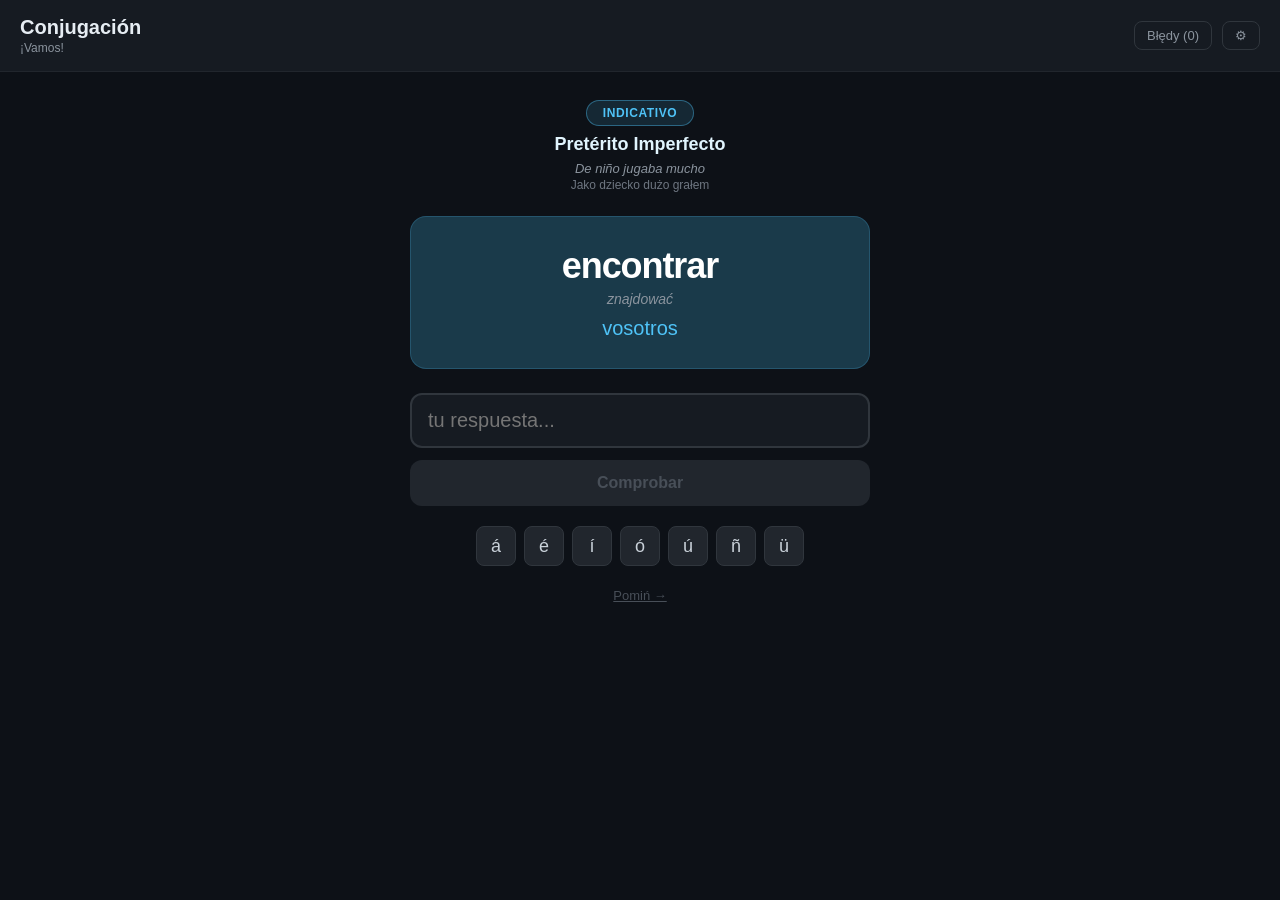
==== conjugacion.html @ 900348ad "Add files via upload" ====
<!DOCTYPE html>
<html lang="es">
<head>
<meta charset="UTF-8">
<meta name="viewport" content="width=device-width, initial-scale=1.0, user-scalable=no">
<title>Conjugación Drill</title>
<style>
*{margin:0;padding:0;box-sizing:border-box;}
body{font-family:Inter,-apple-system,BlinkMacSystemFont,sans-serif;background:#0d1117;color:#e6edf3;min-height:100vh;-webkit-tap-highlight-color:transparent;}
.hdr{background:#161b22;border-bottom:1px solid #21262d;padding:16px 20px;display:flex;justify-content:space-between;align-items:center;}
.hdr h1{font-size:20px;font-weight:700;margin:0;}
.hdr .sub{font-size:12px;color:#8b949e;margin-top:2px;}
.hdr-btns{display:flex;gap:10px;align-items:center;}
.hdr-btns button{background:none;border:1px solid #30363d;color:#8b949e;border-radius:8px;padding:6px 12px;font-size:13px;cursor:pointer;}
.streak{font-size:13px;color:#f0883e;font-weight:600;}
.panel{padding:16px 20px;background:#161b22;border-bottom:1px solid #21262d;}
.panel-title{font-size:14px;font-weight:600;margin-bottom:12px;color:#c9d1d9;}
.mood-group{margin-bottom:14px;}
.mood-btn{border-radius:6px;padding:4px 10px;font-size:12px;font-weight:700;cursor:pointer;margin-bottom:6px;text-transform:uppercase;letter-spacing:0.06em;display:inline-block;}
.tense-list{display:flex;flex-wrap:wrap;gap:6px;margin-top:4px;}
.tense-item{display:flex;flex-direction:column;gap:2px;}
.tense-btn{border-radius:6px;padding:5px 10px;font-size:12px;cursor:pointer;}
.tense-ex{font-size:10px;color:#6e7681;padding-left:2px;max-width:160px;}
.start-btn{margin-top:8px;background:#238636;border:none;color:#fff;border-radius:8px;padding:10px 20px;font-size:14px;font-weight:600;cursor:pointer;width:100%;}
.err-panel{max-height:300px;overflow-y:auto;}
.err-item{background:#1c1215;border:1px solid #3d1f28;border-radius:8px;padding:10px 12px;margin-bottom:8px;font-size:13px;}
.err-meta{color:#8b949e;margin-bottom:4px;}
.err-wrong{color:#f85149;text-decoration:line-through;}
.err-right{color:#3fb950;font-weight:600;}
.drill{padding:28px 20px;max-width:500px;margin:0 auto;}
.badge{display:inline-block;border-radius:20px;padding:5px 16px;font-size:12px;font-weight:600;text-transform:uppercase;letter-spacing:0.05em;}
.tense-name{font-size:18px;font-weight:600;margin-top:8px;}
.tense-hint{font-size:13px;color:#8b949e;margin-top:6px;font-style:italic;}
.tense-hint-pl{font-size:12px;color:#6e7681;margin-top:2px;}
.card{border-radius:16px;padding:28px 20px;text-align:center;margin-bottom:24px;}
.card-verb{font-size:36px;font-weight:800;letter-spacing:-0.03em;color:#fff;margin-bottom:4px;}
.card-tr{font-size:14px;color:#8b949e;margin-bottom:10px;font-style:italic;}
.card-person{font-size:20px;font-weight:500;}
input.ans{width:100%;padding:14px 16px;font-size:20px;font-weight:500;border-radius:12px;color:#e6edf3;outline:none;margin-bottom:12px;border:2px solid #30363d;background:#161b22;}
input.ans.ok{background:#0d2818;border-color:#3fb950;}
input.ans.bad{background:#1c1215;border-color:#f85149;}
.fb-ok{text-align:center;color:#3fb950;font-size:18px;font-weight:700;margin-bottom:16px;}
.fb-bad{text-align:center;margin-bottom:16px;}
.fb-bad-label{color:#f85149;font-size:15px;margin-bottom:6px;}
.fb-bad-ans{font-size:22px;font-weight:700;color:#3fb950;}
.next-btn{margin-top:14px;background:#21262d;border:1px solid #30363d;color:#c9d1d9;border-radius:10px;padding:10px 28px;font-size:15px;font-weight:600;cursor:pointer;}
.check-btn{width:100%;padding:14px;font-size:16px;font-weight:700;border:none;border-radius:12px;cursor:pointer;}
.accent-row{display:flex;justify-content:center;gap:8px;margin-top:20px;flex-wrap:wrap;}
.accent-btn{background:#21262d;border:1px solid #30363d;color:#c9d1d9;border-radius:8px;width:40px;height:40px;font-size:18px;cursor:pointer;display:flex;align-items:center;justify-content:center;}
.skip{text-align:center;margin-top:20px;}
.skip button{background:none;border:none;color:#484f58;font-size:13px;cursor:pointer;text-decoration:underline;}
.clear-btn{margin-top:10px;background:none;border:1px solid #3d1f28;color:#f85149;border-radius:8px;padding:6px 14px;font-size:12px;cursor:pointer;}
.stats-bar{display:flex;gap:16px;padding:12px 20px;background:#161b22;border-bottom:1px solid #21262d;font-size:12px;color:#8b949e;}
.stats-bar span{color:#c9d1d9;font-weight:600;}
</style>
</head>
<body>

<div id="app"></div>

<script>
// ============ CONJUGATION ENGINE ============
var HABER={pres:["he","has","ha","hemos","habéis","han"],impf:["había","habías","había","habíamos","habíais","habían"],fut:["habré","habrás","habrá","habremos","habréis","habrán"],cond:["habría","habrías","habría","habríamos","habríais","habrían"],presSub:["haya","hayas","haya","hayamos","hayáis","hayan"],impfSub:["hubiera","hubieras","hubiera","hubiéramos","hubierais","hubieran"]};
var ACC={a:"á",e:"é",i:"í",o:"ó",u:"ú",á:"á",é:"é",í:"í",ó:"ó",ú:"ú"};
function accentLast(s){for(var i=s.length-1;i>=0;i--)if(ACC[s[i]])return s.slice(0,i)+ACC[s[i]]+s.slice(i+1);return s;}

var VD={
hablar:{t:"ar",tr:"mówić"},comer:{t:"er",tr:"jeść"},vivir:{t:"ir",tr:"żyć/mieszkać"},
ser:{t:"er",tr:"być (stały)",pres:"soy,eres,es,somos,sois,son",pret:"fui,fuiste,fue,fuimos,fuisteis,fueron",impf:"era,eras,era,éramos,erais,eran",presSub:"sea,seas,sea,seamos,seáis,sean",part:"sido",impTu:"sé"},
estar:{t:"ar",tr:"być (chwilowy)",pres:"estoy,estás,está,estamos,estáis,están",pret:"estuve,estuviste,estuvo,estuvimos,estuvisteis,estuvieron",presSub:"esté,estés,esté,estemos,estéis,estén",part:"estado"},
tener:{t:"er",tr:"mieć",pres:"tengo,tienes,tiene,tenemos,tenéis,tienen",pret:"tuve,tuviste,tuvo,tuvimos,tuvisteis,tuvieron",presSub:"tenga,tengas,tenga,tengamos,tengáis,tengan",futS:"tendr",part:"tenido",impTu:"ten"},
hacer:{t:"er",tr:"robić",pres:"hago,haces,hace,hacemos,hacéis,hacen",pret:"hice,hiciste,hizo,hicimos,hicisteis,hicieron",presSub:"haga,hagas,haga,hagamos,hagáis,hagan",futS:"har",part:"hecho",impTu:"haz"},
ir:{t:"ir",tr:"iść/jechać",pres:"voy,vas,va,vamos,vais,van",pret:"fui,fuiste,fue,fuimos,fuisteis,fueron",impf:"iba,ibas,iba,íbamos,ibais,iban",presSub:"vaya,vayas,vaya,vayamos,vayáis,vayan",part:"ido",impTu:"ve",impVos:"id"},
poder:{t:"er",tr:"móc",pres:"puedo,puedes,puede,podemos,podéis,pueden",pret:"pude,pudiste,pudo,pudimos,pudisteis,pudieron",presSub:"pueda,puedas,pueda,podamos,podáis,puedan",futS:"podr",part:"podido"},
querer:{t:"er",tr:"chcieć",pres:"quiero,quieres,quiere,queremos,queréis,quieren",pret:"quise,quisiste,quiso,quisimos,quisisteis,quisieron",presSub:"quiera,quieras,quiera,queramos,queráis,quieran",futS:"querr",part:"querido"},
decir:{t:"ir",tr:"mówić/powiedzieć",pres:"digo,dices,dice,decimos,decís,dicen",pret:"dije,dijiste,dijo,dijimos,dijisteis,dijeron",presSub:"diga,digas,diga,digamos,digáis,digan",futS:"dir",part:"dicho",impTu:"di"},
saber:{t:"er",tr:"wiedzieć",pres:"sé,sabes,sabe,sabemos,sabéis,saben",pret:"supe,supiste,supo,supimos,supisteis,supieron",presSub:"sepa,sepas,sepa,sepamos,sepáis,sepan",futS:"sabr",part:"sabido"},
poner:{t:"er",tr:"kłaść/stawiać",pres:"pongo,pones,pone,ponemos,ponéis,ponen",pret:"puse,pusiste,puso,pusimos,pusisteis,pusieron",presSub:"ponga,pongas,ponga,pongamos,pongáis,pongan",futS:"pondr",part:"puesto",impTu:"pon"},
venir:{t:"ir",tr:"przychodzić",pres:"vengo,vienes,viene,venimos,venís,vienen",pret:"vine,viniste,vino,vinimos,vinisteis,vinieron",presSub:"venga,vengas,venga,vengamos,vengáis,vengan",futS:"vendr",part:"venido",impTu:"ven"},
salir:{t:"ir",tr:"wychodzić",pres:"salgo,sales,sale,salimos,salís,salen",presSub:"salga,salgas,salga,salgamos,salgáis,salgan",futS:"saldr",part:"salido",impTu:"sal"},
dar:{t:"ar",tr:"dawać",pres:"doy,das,da,damos,dais,dan",pret:"di,diste,dio,dimos,disteis,dieron",presSub:"dé,des,dé,demos,deis,den",part:"dado"},
ver:{t:"er",tr:"widzieć",pres:"veo,ves,ve,vemos,veis,ven",pret:"vi,viste,vio,vimos,visteis,vieron",impf:"veía,veías,veía,veíamos,veíais,veían",presSub:"vea,veas,vea,veamos,veáis,vean",part:"visto"},
conocer:{t:"er",tr:"znać",pres:"conozco,conoces,conoce,conocemos,conocéis,conocen",presSub:"conozca,conozcas,conozca,conozcamos,conozcáis,conozcan",part:"conocido"},
pensar:{t:"ar",tr:"myśleć",pres:"pienso,piensas,piensa,pensamos,pensáis,piensan",presSub:"piense,pienses,piense,pensemos,penséis,piensen"},
dormir:{t:"ir",tr:"spać",pres:"duermo,duermes,duerme,dormimos,dormís,duermen",pret:"dormí,dormiste,durmió,dormimos,dormisteis,durmieron",presSub:"duerma,duermas,duerma,durmamos,durmáis,duerman",part:"dormido"},
sentir:{t:"ir",tr:"czuć",pres:"siento,sientes,siente,sentimos,sentís,sienten",pret:"sentí,sentiste,sintió,sentimos,sentisteis,sintieron",presSub:"sienta,sientas,sienta,sintamos,sintáis,sientan",part:"sentido"},
pedir:{t:"ir",tr:"prosić",pres:"pido,pides,pide,pedimos,pedís,piden",pret:"pedí,pediste,pidió,pedimos,pedisteis,pidieron",presSub:"pida,pidas,pida,pidamos,pidáis,pidan",part:"pedido"},
jugar:{t:"ar",tr:"grać",pres:"juego,juegas,juega,jugamos,jugáis,juegan",presSub:"juegue,juegues,juegue,juguemos,juguéis,jueguen",part:"jugado"},
volver:{t:"er",tr:"wracać",pres:"vuelvo,vuelves,vuelve,volvemos,volvéis,vuelven",presSub:"vuelva,vuelvas,vuelva,volvamos,volváis,vuelvan",part:"vuelto"},
morir:{t:"ir",tr:"umierać",pres:"muero,mueres,muere,morimos,morís,mueren",pret:"morí,moriste,murió,morimos,moristeis,murieron",presSub:"muera,mueras,muera,muramos,muráis,mueran",part:"muerto"},
seguir:{t:"ir",tr:"kontynuować",pres:"sigo,sigues,sigue,seguimos,seguís,siguen",pret:"seguí,seguiste,siguió,seguimos,seguisteis,siguieron",presSub:"siga,sigas,siga,sigamos,sigáis,sigan",part:"seguido"},
empezar:{t:"ar",tr:"zaczynać",pres:"empiezo,empiezas,empieza,empezamos,empezáis,empiezan",presSub:"empiece,empieces,empiece,empecemos,empecéis,empiecen",part:"empezado"},
entender:{t:"er",tr:"rozumieć",pres:"entiendo,entiendes,entiende,entendemos,entendéis,entienden",presSub:"entienda,entiendas,entienda,entendamos,entendáis,entiendan",part:"entendido"},
perder:{t:"er",tr:"tracić/przegrywać",pres:"pierdo,pierdes,pierde,perdemos,perdéis,pierden",presSub:"pierda,pierdas,pierda,perdamos,perdáis,pierdan",part:"perdido"},
cerrar:{t:"ar",tr:"zamykać",pres:"cierro,cierras,cierra,cerramos,cerráis,cierran",presSub:"cierre,cierres,cierre,cerremos,cerréis,cierren",part:"cerrado"},
encontrar:{t:"ar",tr:"znajdować",pres:"encuentro,encuentras,encuentra,encontramos,encontráis,encuentran",presSub:"encuentre,encuentres,encuentre,encontremos,encontréis,encuentren",part:"encontrado"},
llegar:{t:"ar",tr:"przybywać",part:"llegado"},
llevar:{t:"ar",tr:"nosić/zabierać",part:"llevado"},
creer:{t:"er",tr:"wierzyć",pret:"creí,creíste,creyó,creímos,creísteis,creyeron",part:"creído"},
leer:{t:"er",tr:"czytać",pret:"leí,leíste,leyó,leímos,leísteis,leyeron",part:"leído"},
oír:{t:"ir",tr:"słyszeć",pres:"oigo,oyes,oye,oímos,oís,oyen",pret:"oí,oíste,oyó,oímos,oísteis,oyeron",presSub:"oiga,oigas,oiga,oigamos,oigáis,oigan",part:"oído",impTu:"oye"},
traer:{t:"er",tr:"przynosić",pres:"traigo,traes,trae,traemos,traéis,traen",pret:"traje,trajiste,trajo,trajimos,trajisteis,trajeron",presSub:"traiga,traigas,traiga,traigamos,traigáis,traigan",part:"traído"},
caer:{t:"er",tr:"padać/upadać",pres:"caigo,caes,cae,caemos,caéis,caen",pret:"caí,caíste,cayó,caímos,caísteis,cayeron",presSub:"caiga,caigas,caiga,caigamos,caigáis,caigan",part:"caído"},
conducir:{t:"ir",tr:"prowadzić (auto)",pres:"conduzco,conduces,conduce,conducimos,conducís,conducen",pret:"conduje,condujiste,condujo,condujimos,condujisteis,condujeron",presSub:"conduzca,conduzcas,conduzca,conduzcamos,conduzcáis,conduzcan",part:"conducido"},
producir:{t:"ir",tr:"produkować",pres:"produzco,produces,produce,producimos,producís,producen",pret:"produje,produjiste,produjo,produjimos,produjisteis,produjeron",presSub:"produzca,produzcas,produzca,produzcamos,produzcáis,produzcan",part:"producido"},
construir:{t:"ir",tr:"budować",pres:"construyo,construyes,construye,construimos,construís,construyen",pret:"construí,construiste,construyó,construimos,construisteis,construyeron",presSub:"construya,construyas,construya,construyamos,construyáis,construyan",part:"construido"},
huir:{t:"ir",tr:"uciekać",pres:"huyo,huyes,huye,huimos,huís,huyen",pret:"huí,huiste,huyó,huimos,huisteis,huyeron",presSub:"huya,huyas,huya,huyamos,huyáis,huyan",part:"huido"},
elegir:{t:"ir",tr:"wybierać",pres:"elijo,eliges,elige,elegimos,elegís,eligen",pret:"elegí,elegiste,eligió,elegimos,elegisteis,eligieron",presSub:"elija,elijas,elija,elijamos,elijáis,elijan",part:"elegido"},
medir:{t:"ir",tr:"mierzyć",pres:"mido,mides,mide,medimos,medís,miden",pret:"medí,mediste,midió,medimos,medisteis,midieron",presSub:"mida,midas,mida,midamos,midáis,midan",part:"medido"},
repetir:{t:"ir",tr:"powtarzać",pres:"repito,repites,repite,repetimos,repetís,repiten",pret:"repetí,repetiste,repitió,repetimos,repetisteis,repitieron",presSub:"repita,repitas,repita,repitamos,repitáis,repitan",part:"repetido"},
servir:{t:"ir",tr:"służyć/podawać",pres:"sirvo,sirves,sirve,servimos,servís,sirven",pret:"serví,serviste,sirvió,servimos,servisteis,sirvieron",presSub:"sirva,sirvas,sirva,sirvamos,sirváis,sirvan",part:"servido"},
mentir:{t:"ir",tr:"kłamać",pres:"miento,mientes,miente,mentimos,mentís,mienten",pret:"mentí,mentiste,mintió,mentimos,mentisteis,mintieron",presSub:"mienta,mientas,mienta,mintamos,mintáis,mientan",part:"mentido"},
preferir:{t:"ir",tr:"preferować/woleć",pres:"prefiero,prefieres,prefiere,preferimos,preferís,prefieren",pret:"preferí,preferiste,prefirió,preferimos,preferisteis,prefirieron",presSub:"prefiera,prefieras,prefiera,prefiramos,prefiráis,prefieran",part:"preferido"},
sugerir:{t:"ir",tr:"sugerować",pres:"sugiero,sugieres,sugiere,sugerimos,sugerís,sugieren",pret:"sugerí,sugeriste,sugirió,sugerimos,sugeristeis,sugirieron",presSub:"sugiera,sugieras,sugiera,sugiramos,sugiráis,sugieran",part:"sugerido"},
convertir:{t:"ir",tr:"zamieniać/konwertować",pres:"convierto,conviertes,convierte,convertimos,convertís,convierten",pret:"convertí,convertiste,convirtió,convertimos,convertisteis,convirtieron",presSub:"convierta,conviertas,convierta,convirtamos,convirtáis,conviertan",part:"convertido"},
};

var RE={pres:{ar:["o","as","a","amos","áis","an"],er:["o","es","e","emos","éis","en"],ir:["o","es","e","imos","ís","en"]},pret:{ar:["é","aste","ó","amos","asteis","aron"],er:["í","iste","ió","imos","isteis","ieron"],ir:["í","iste","ió","imos","isteis","ieron"]},impf:{ar:["aba","abas","aba","ábamos","abais","aban"],er:["ía","ías","ía","íamos","íais","ían"],ir:["ía","ías","ía","íamos","íais","ían"]},presSub:{ar:["e","es","e","emos","éis","en"],er:["a","as","a","amos","áis","an"],ir:["a","as","a","amos","áis","an"]}};
var FE=["é","ás","á","emos","éis","án"],CE=["ía","ías","ía","íamos","íais","ían"];

function gS(v){return v.slice(0,-2);}
function gT(v){var d=VD[v];return d?d.t:v.endsWith("ar")?"ar":v.endsWith("er")?"er":"ir";}
function gP(v){var d=VD[v];if(d&&d.part)return d.part;var t=gT(v),s=gS(v);return t==="ar"?s+"ado":s+"ido";}

function conj(v,tid,pi){
  var d=VD[v]||{t:gT(v),tr:"?"},tp=d.t,st=gS(v);
  if(tid==="preterito_perfecto")return HABER.pres[pi]+" "+gP(v);
  if(tid==="preterito_pluscuamperfecto")return HABER.impf[pi]+" "+gP(v);
  if(tid==="futuro_compuesto")return HABER.fut[pi]+" "+gP(v);
  if(tid==="condicional_compuesto")return HABER.cond[pi]+" "+gP(v);
  if(tid==="perfecto_sub")return HABER.presSub[pi]+" "+gP(v);
  if(tid==="pluscuamperfecto_sub")return HABER.impfSub[pi]+" "+gP(v);
  if(tid==="presente_ind"){if(d.pres)return d.pres.split(",")[pi];return st+RE.pres[tp][pi];}
  if(tid==="preterito_indefinido"){if(d.pret)return d.pret.split(",")[pi];return st+RE.pret[tp][pi];}
  if(tid==="preterito_imperfecto"){if(d.impf)return d.impf.split(",")[pi];return st+RE.impf[tp][pi];}
  if(tid==="futuro_simple"){return(d.futS||v)+FE[pi];}
  if(tid==="condicional_simple"){return(d.futS||v)+CE[pi];}
  if(tid==="presente_sub"){if(d.presSub)return d.presSub.split(",")[pi];return st+RE.presSub[tp][pi];}
  if(tid==="imperfecto_sub"){
    var p3=d.pret?d.pret.split(",")[5]:st+RE.pret[tp][5];
    var iS=p3.slice(0,-3);var ends=["ra","ras","ra","ramos","rais","ran"];
    if(pi===3)return accentLast(iS)+"ramos";return iS+ends[pi];
  }
  if(tid==="futuro_sub"){
    var p3f=d.pret?d.pret.split(",")[5]:st+RE.pret[tp][5];
    var fS=p3f.slice(0,-3);var fe=["re","res","re","remos","reis","ren"];
    if(pi===3)return accentLast(fS)+"remos";return fS+fe[pi];
  }
  if(tid==="imperativo_af"){
    var sf=d.presSub?d.presSub.split(","):null;
    if(!sf){sf=[];for(var s=0;s<6;s++)sf.push(st+RE.presSub[tp][s]);}
    if(pi===0){if(d.impTu)return d.impTu;var pf=d.pres?d.pres.split(","):null;return pf?pf[2]:st+RE.pres[tp][2];}
    if(pi===1)return sf[2];if(pi===2)return sf[3];
    if(pi===3){if(d.impVos)return d.impVos;return v.slice(0,-1)+"d";}
    if(pi===4)return sf[5];
  }
  if(tid==="imperativo_neg"){
    var sn=d.presSub?d.presSub.split(","):null;
    if(!sn){sn=[];for(var sn2=0;sn2<6;sn2++)sn.push(st+RE.presSub[tp][sn2]);}
    return"no "+sn[[1,2,3,4,5][pi]];
  }
  return"?";
}

// ============ TENSES ============
var TENSES=[
{id:"presente_ind",name:"Presente",mood:"Indicativo",ex:"Hablo español|Mówię po hiszpańsku"},
{id:"preterito_indefinido",name:"Pretérito Indefinido",mood:"Indicativo",ex:"Ayer comí pizza|Wczoraj zjadłem pizzę"},
{id:"preterito_imperfecto",name:"Pretérito Imperfecto",mood:"Indicativo",ex:"De niño jugaba mucho|Jako dziecko dużo grałem"},
{id:"preterito_perfecto",name:"Pretérito Perfecto",mood:"Indicativo",ex:"Hoy he dormido bien|Dziś dobrze spałem"},
{id:"preterito_pluscuamperfecto",name:"Pretérito Pluscuamperfecto",mood:"Indicativo",ex:"Ya había salido|Już wyszedłem (wcześniej)"},
{id:"futuro_simple",name:"Futuro Simple",mood:"Indicativo",ex:"Mañana iré al gym|Jutro pójdę na siłownię"},
{id:"condicional_simple",name:"Condicional Simple",mood:"Indicativo",ex:"Yo comería más|Ja bym jadł więcej"},
{id:"futuro_compuesto",name:"Futuro Compuesto",mood:"Indicativo",ex:"Habrá llegado ya|Pewnie już dotarł"},
{id:"condicional_compuesto",name:"Condicional Compuesto",mood:"Indicativo",ex:"Habría ido contigo|Byłbym poszedł z tobą"},
{id:"presente_sub",name:"Presente",mood:"Subjuntivo",ex:"Quiero que vengas|Chcę żebyś przyszedł"},
{id:"imperfecto_sub",name:"Imperfecto",mood:"Subjuntivo",ex:"Si tuviera dinero...|Gdybym miał pieniądze..."},
{id:"perfecto_sub",name:"Perfecto",mood:"Subjuntivo",ex:"Espero que hayas comido|Mam nadzieję, że zjadłeś"},
{id:"pluscuamperfecto_sub",name:"Pluscuamperfecto",mood:"Subjuntivo",ex:"Si hubiera sabido...|Gdybym był wiedział..."},
{id:"futuro_sub",name:"Futuro",mood:"Subjuntivo",ex:"Donde fuere...|Gdziekolwiek pójdzie... (archaiczny)"},
{id:"imperativo_af",name:"Imperativo Afirmativo",mood:"Imperativo",ex:"¡Habla! ¡Come!|Mów! Jedz!"},
{id:"imperativo_neg",name:"Imperativo Negativo",mood:"Imperativo",ex:"¡No hables!|Nie mów!"},
];
var PERSONS=[{l:"yo"},{l:"tú"},{l:"él/ella/usted"},{l:"nosotros"},{l:"vosotros"},{l:"ellos/ustedes"}];
var IMP_P=[{l:"tú"},{l:"usted"},{l:"nosotros"},{l:"vosotros"},{l:"ustedes"}];
var VERBS=Object.keys(VD);
var MCOL={Indicativo:{bg:"#1a3a4a",ac:"#4fc3f7",lt:"#e1f5fe"},Subjuntivo:{bg:"#3a1a4a",ac:"#ce93d8",lt:"#f3e5f5"},Imperativo:{bg:"#4a3a1a",ac:"#ffb74d",lt:"#fff3e0"}};

// ============ STATE ============
var state={
  actT:TENSES.map(function(t){return t.id;}),
  cur:null,input:"",status:"idle",correctAns:"",
  score:{c:0,w:0},errs:[],streak:0,
  view:"drill" // drill|settings|errors
};

function load(){
  try{
    var s=localStorage.getItem("conj_state");
    if(s){var p=JSON.parse(s);state.errs=p.errs||[];state.score=p.score||{c:0,w:0};state.actT=p.actT||state.actT;}
  }catch(e){}
}
function save(){
  try{localStorage.setItem("conj_state",JSON.stringify({errs:state.errs,score:state.score,actT:state.actT}));}catch(e){}
}

function pick(a){return a[Math.floor(Math.random()*a.length)];}

function gen(){
  if(!state.actT.length)return;
  var t=pick(TENSES.filter(function(x){return state.actT.indexOf(x.id)>=0;}));
  var isImp=t.mood==="Imperativo";
  var p=pick(isImp?IMP_P:PERSONS);
  state.cur={v:pick(VERBS),p:p,t:t,isImp:isImp};
  state.input="";state.status="idle";state.correctAns="";
  render();
  setTimeout(function(){var el=document.getElementById("ans");if(el)el.focus();},100);
}

function checkAns(){
  if(!state.input.trim()||state.status!=="idle")return;
  var c=state.cur;
  var pi=c.isImp?IMP_P.indexOf(c.p):PERSONS.indexOf(c.p);
  var correct=conj(c.v,c.t.id,pi);
  var norm=state.input.trim().toLowerCase();
  var normC=correct.toLowerCase();
  var ok=norm===normC;
  if(!ok&&c.t.id==="imperfecto_sub"){
    var se=correct.replace(/ra$/,"se").replace(/ras$/,"ses").replace(/ramos$/,"semos").replace(/rais$/,"seis").replace(/ran$/,"sen");
    if(norm===se.toLowerCase())ok=true;
  }
  if(ok){
    state.status="correct";state.score.c++;state.streak++;save();render();
    setTimeout(gen,900);
  }else{
    state.status="wrong";state.correctAns=correct;state.score.w++;state.streak=0;
    state.errs.unshift({v:c.v,pe:c.p.l,te:c.t.name+" ("+c.t.mood+")",y:state.input.trim(),c:correct,ts:Date.now()});
    if(state.errs.length>100)state.errs=state.errs.slice(0,100);
    save();render();
  }
}

// ============ RENDER ============
function render(){
  var app=document.getElementById("app");
  var total=state.score.c+state.score.w;
  var pct=total>0?Math.round(state.score.c/total*100):0;
  var mc=state.cur?MCOL[state.cur.t.mood]:MCOL.Indicativo;
  var h='';

  // Header
  h+='<div class="hdr"><div><h1>Conjugación</h1><div class="sub">'+(total>0?pct+'% · '+state.score.c+'✓ '+state.score.w+'✗':'¡Vamos!')+'</div></div>';
  h+='<div class="hdr-btns">';
  if(state.streak>=3)h+='<span class="streak">🔥 '+state.streak+'</span>';
  h+='<button onclick="showErr()">Błędy ('+state.errs.length+')</button>';
  h+='<button onclick="showSet()">⚙</button>';
  h+='</div></div>';

  // Stats bar
  if(total>0){
    h+='<div class="stats-bar">Sesja: <span>'+total+'</span> pytań · Seria: <span>'+state.streak+'</span> · Najczęstszy błąd: <span>'+(getMostMissed()||'—')+'</span></div>';
  }

  if(state.view==="settings"){
    h+=renderSettings();
  }else if(state.view==="errors"){
    h+=renderErrors();
  }else if(state.cur){
    h+=renderDrill(mc);
  }

  app.innerHTML=h;
}

function getMostMissed(){
  if(!state.errs.length)return null;
  var counts={};
  state.errs.forEach(function(e){var k=e.v;counts[k]=(counts[k]||0)+1;});
  var max=0,word="";
  for(var k in counts)if(counts[k]>max){max=counts[k];word=k;}
  return max>1?word+" ("+max+"x)":null;
}

function renderSettings(){
  var h='<div class="panel"><div class="panel-title">Wybierz czasy do ćwiczeń:</div>';
  ["Indicativo","Subjuntivo","Imperativo"].forEach(function(mood){
    var mTs=TENSES.filter(function(t){return t.mood===mood;});
    var col=MCOL[mood];
    var allOn=mTs.every(function(t){return state.actT.indexOf(t.id)>=0;});
    h+='<div class="mood-group">';
    h+='<button class="mood-btn" onclick="togMood(\''+mood+'\')" style="background:'+(allOn?col.ac+'22':'transparent')+';border:1px solid '+col.ac+'55;color:'+col.ac+'">'+mood+(allOn?' ✓':'')+'</button>';
    h+='<div class="tense-list">';
    mTs.forEach(function(t){
      var on=state.actT.indexOf(t.id)>=0;
      h+='<div class="tense-item"><button class="tense-btn" onclick="togT(\''+t.id+'\')" style="background:'+(on?col.ac+'33':'#21262d')+';border:1px solid '+(on?col.ac:'#30363d')+';color:'+(on?col.lt:'#484f58')+'">'+t.name+'</button>';
      h+='<div class="tense-ex">'+t.ex.split("|")[0]+'</div></div>';
    });
    h+='</div></div>';
  });
  h+='<button class="start-btn" onclick="startDrill()">Empezar ▸</button></div>';
  return h;
}

function renderErrors(){
  var h='<div class="panel err-panel">';
  if(state.errs.length>0){
    h+='<div style="display:flex;justify-content:space-between;align-items:center;margin-bottom:10px"><div class="panel-title" style="margin:0;color:#f85149">Twoje błędy (zapisane):</div>';
    h+='<button class="clear-btn" onclick="clearErrs()">Wyczyść</button></div>';
    state.errs.forEach(function(e,i){
      h+='<div class="err-item"><div class="err-meta">'+e.v+' · '+e.pe+' · '+e.te+'</div>';
      h+='<div><span class="err-wrong">'+e.y+'</span> → <span class="err-right">'+e.c+'</span></div></div>';
    });
  }else{
    h+='<div style="text-align:center;color:#8b949e;padding:20px">Brak błędów — tak trzymaj!</div>';
  }
  h+='<button class="start-btn" onclick="backToDrill()" style="margin-top:12px;background:#21262d">← Wróć do ćwiczeń</button></div>';
  return h;
}

function renderDrill(mc){
  var c=state.cur;
  var ex=c.t.ex.split("|");
  var vTr=VD[c.v]?VD[c.v].tr:"";
  var h='<div class="drill"><div style="text-align:center;margin-bottom:24px">';
  h+='<span class="badge" style="background:'+mc.ac+'22;border:1px solid '+mc.ac+'66;color:'+mc.ac+'">'+c.t.mood+'</span>';
  h+='<div class="tense-name" style="color:'+mc.lt+'">'+c.t.name+'</div>';
  h+='<div class="tense-hint">'+ex[0]+'</div>';
  h+='<div class="tense-hint-pl">'+ex[1]+'</div></div>';
  h+='<div class="card" style="background:'+mc.bg+';border:1px solid '+mc.ac+'33">';
  h+='<div class="card-verb">'+c.v+'</div>';
  h+='<div class="card-tr">'+vTr+'</div>';
  h+='<div class="card-person" style="color:'+mc.ac+'">'+c.p.l+'</div></div>';
  var cls="ans"+(state.status==="correct"?" ok":state.status==="wrong"?" bad":"");
  h+='<input class="'+cls+'" id="ans" type="text" value="'+escH(state.input)+'" oninput="onInp(this.value)" onkeydown="onKey(event)" placeholder="tu respuesta..." autocomplete="off" autocapitalize="off" autocorrect="off" spellcheck="false"'+(state.status!=="idle"?' disabled':'')+'/>';
  if(state.status==="correct")h+='<div class="fb-ok">¡Correcto! ✓</div>';
  if(state.status==="wrong"){
    h+='<div class="fb-bad"><div class="fb-bad-label">Incorrecto</div><div class="fb-bad-ans">'+state.correctAns+'</div>';
    h+='<button class="next-btn" onclick="gen()">Siguiente →</button></div>';
  }
  if(state.status==="idle"){
    h+='<button class="check-btn" onclick="checkAns()" style="background:'+(state.input.trim()?mc.ac:'#21262d')+';color:'+(state.input.trim()?'#000':'#484f58')+'"'+(state.input.trim()?'':' disabled')+'>Comprobar</button>';
  }
  h+='<div class="accent-row">';
  ["á","é","í","ó","ú","ñ","ü"].forEach(function(ch){
    h+='<button class="accent-btn" onclick="addChar(\''+ch+'\')">'+ch+'</button>';
  });
  h+='</div><div class="skip"><button onclick="gen()">Pomiń →</button></div></div>';
  return h;
}

function escH(s){return s.replace(/&/g,"&amp;").replace(/"/g,"&quot;").replace(/</g,"&lt;");}

// ============ EVENT HANDLERS ============
function onInp(v){state.input=v;render();}
function onKey(e){if(e.key==="Enter"){if(state.status==="wrong")gen();else if(state.status==="idle")checkAns();}}
function addChar(ch){state.input+=ch;render();setTimeout(function(){var el=document.getElementById("ans");if(el){el.focus();el.setSelectionRange(el.value.length,el.value.length);}},10);}
function showErr(){state.view="errors";render();}
function showSet(){state.view="settings";render();}
function backToDrill(){state.view="drill";render();}
function startDrill(){state.view="drill";save();gen();}
function clearErrs(){if(confirm("Na pewno wyczyścić wszystkie błędy?")){state.errs=[];save();render();}}
function togT(id){
  var i=state.actT.indexOf(id);
  if(i>=0)state.actT.splice(i,1);else state.actT.push(id);
  save();render();
}
function togMood(mood){
  var ids=TENSES.filter(function(t){return t.mood===mood;}).map(function(t){return t.id;});
  var allOn=ids.every(function(id){return state.actT.indexOf(id)>=0;});
  if(allOn){ids.forEach(function(id){var i=state.actT.indexOf(id);if(i>=0)state.actT.splice(i,1);});}
  else{ids.forEach(function(id){if(state.actT.indexOf(id)<0)state.actT.push(id);});}
  save();render();
}

// ============ INIT ============
load();gen();
</script>
</body>
</html>
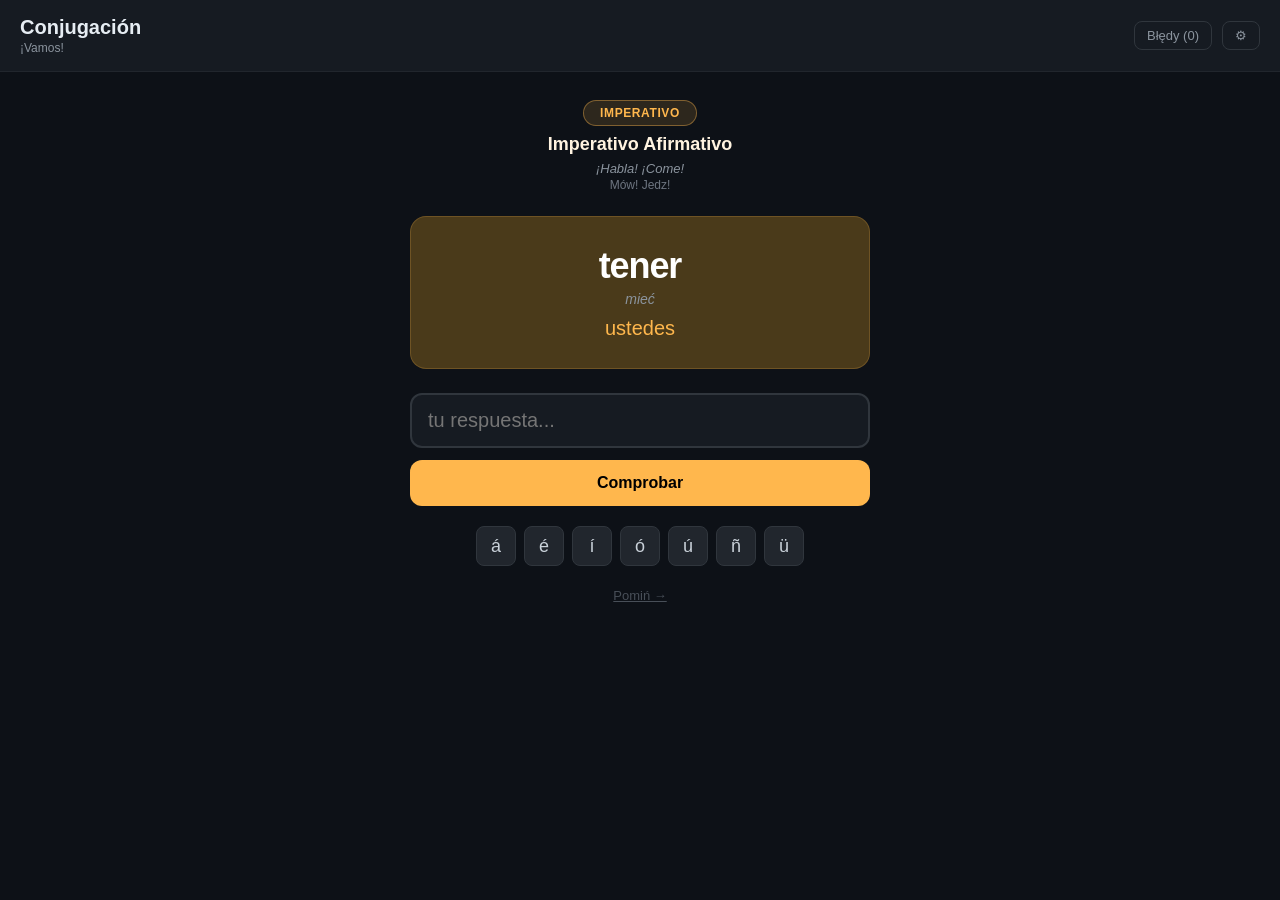
==== commit 9752df18: "Add files via upload" ====
--- a/conjugacion.html
+++ b/conjugacion.html
@@ -6,9 +6,9 @@
 <title>Conjugación Drill</title>
 <style>
 *{margin:0;padding:0;box-sizing:border-box;}
-body{font-family:Inter,-apple-system,BlinkMacSystemFont,sans-serif;background:#0d1117;color:#e6edf3;min-height:100vh;-webkit-tap-highlight-color:transparent;}
+body{font-family:Inter,-apple-system,BlinkMacSystemFont,sans-serif;background:#0d1117;color:#e6edf3;min-height:100vh;min-height:100dvh;-webkit-tap-highlight-color:transparent;}
 .hdr{background:#161b22;border-bottom:1px solid #21262d;padding:16px 20px;display:flex;justify-content:space-between;align-items:center;}
-.hdr h1{font-size:20px;font-weight:700;margin:0;}
+.hdr h1{font-size:20px;font-weight:700;}
 .hdr .sub{font-size:12px;color:#8b949e;margin-top:2px;}
 .hdr-btns{display:flex;gap:10px;align-items:center;}
 .hdr-btns button{background:none;border:1px solid #30363d;color:#8b949e;border-radius:8px;padding:6px 12px;font-size:13px;cursor:pointer;}
@@ -36,9 +36,9 @@
 .card-verb{font-size:36px;font-weight:800;letter-spacing:-0.03em;color:#fff;margin-bottom:4px;}
 .card-tr{font-size:14px;color:#8b949e;margin-bottom:10px;font-style:italic;}
 .card-person{font-size:20px;font-weight:500;}
-input.ans{width:100%;padding:14px 16px;font-size:20px;font-weight:500;border-radius:12px;color:#e6edf3;outline:none;margin-bottom:12px;border:2px solid #30363d;background:#161b22;}
-input.ans.ok{background:#0d2818;border-color:#3fb950;}
-input.ans.bad{background:#1c1215;border-color:#f85149;}
+#ans{width:100%;padding:14px 16px;font-size:20px;font-weight:500;border-radius:12px;color:#e6edf3;outline:none;margin-bottom:12px;border:2px solid #30363d;background:#161b22;}
+#ans.ok{background:#0d2818;border-color:#3fb950;}
+#ans.bad{background:#1c1215;border-color:#f85149;}
 .fb-ok{text-align:center;color:#3fb950;font-size:18px;font-weight:700;margin-bottom:16px;}
 .fb-bad{text-align:center;margin-bottom:16px;}
 .fb-bad-label{color:#f85149;font-size:15px;margin-bottom:6px;}
@@ -50,13 +50,51 @@
 .skip{text-align:center;margin-top:20px;}
 .skip button{background:none;border:none;color:#484f58;font-size:13px;cursor:pointer;text-decoration:underline;}
 .clear-btn{margin-top:10px;background:none;border:1px solid #3d1f28;color:#f85149;border-radius:8px;padding:6px 14px;font-size:12px;cursor:pointer;}
-.stats-bar{display:flex;gap:16px;padding:12px 20px;background:#161b22;border-bottom:1px solid #21262d;font-size:12px;color:#8b949e;}
+.stats-bar{display:flex;gap:16px;padding:12px 20px;background:#161b22;border-bottom:1px solid #21262d;font-size:12px;color:#8b949e;flex-wrap:wrap;}
 .stats-bar span{color:#c9d1d9;font-weight:600;}
+.hidden{display:none;}
 </style>
 </head>
 <body>
 
-<div id="app"></div>
+<div id="app">
+  <!-- HEADER -->
+  <div class="hdr">
+    <div><h1>Conjugación</h1><div class="sub" id="hdr-score">¡Vamos!</div></div>
+    <div class="hdr-btns">
+      <span class="streak hidden" id="streak-el"></span>
+      <button id="btn-err" onclick="showView('errors')">Błędy (0)</button>
+      <button onclick="showView('settings')">⚙</button>
+    </div>
+  </div>
+  <div class="stats-bar hidden" id="stats-bar"></div>
+
+  <!-- SETTINGS VIEW -->
+  <div class="panel hidden" id="view-settings"></div>
+
+  <!-- ERRORS VIEW -->
+  <div class="panel err-panel hidden" id="view-errors"></div>
+
+  <!-- DRILL VIEW -->
+  <div class="drill" id="view-drill">
+    <div style="text-align:center;margin-bottom:24px">
+      <span class="badge" id="dr-mood"></span>
+      <div class="tense-name" id="dr-tname"></div>
+      <div class="tense-hint" id="dr-hex"></div>
+      <div class="tense-hint-pl" id="dr-hpl"></div>
+    </div>
+    <div class="card" id="dr-card">
+      <div class="card-verb" id="dr-verb"></div>
+      <div class="card-tr" id="dr-tr"></div>
+      <div class="card-person" id="dr-pers"></div>
+    </div>
+    <input id="ans" type="text" placeholder="tu respuesta..." autocomplete="off" autocapitalize="off" autocorrect="off" spellcheck="false">
+    <div id="dr-feedback"></div>
+    <div id="dr-action"></div>
+    <div class="accent-row" id="accent-row"></div>
+    <div class="skip"><button onclick="gen()">Pomiń →</button></div>
+  </div>
+</div>
 
 <script>
 // ============ CONJUGATION ENGINE ============
@@ -116,7 +154,7 @@
 };
 
 var RE={pres:{ar:["o","as","a","amos","áis","an"],er:["o","es","e","emos","éis","en"],ir:["o","es","e","imos","ís","en"]},pret:{ar:["é","aste","ó","amos","asteis","aron"],er:["í","iste","ió","imos","isteis","ieron"],ir:["í","iste","ió","imos","isteis","ieron"]},impf:{ar:["aba","abas","aba","ábamos","abais","aban"],er:["ía","ías","ía","íamos","íais","ían"],ir:["ía","ías","ía","íamos","íais","ían"]},presSub:{ar:["e","es","e","emos","éis","en"],er:["a","as","a","amos","áis","an"],ir:["a","as","a","amos","áis","an"]}};
-var FE=["é","ás","á","emos","éis","án"],CE=["ía","ías","ía","íamos","íais","ían"];
+var FE=["é","ás","á","emos","éis","án"],COE=["ía","ías","ía","íamos","íais","ían"];
 
 function gS(v){return v.slice(0,-2);}
 function gT(v){var d=VD[v];return d?d.t:v.endsWith("ar")?"ar":v.endsWith("er")?"er":"ir";}
@@ -133,8 +171,8 @@
   if(tid==="presente_ind"){if(d.pres)return d.pres.split(",")[pi];return st+RE.pres[tp][pi];}
   if(tid==="preterito_indefinido"){if(d.pret)return d.pret.split(",")[pi];return st+RE.pret[tp][pi];}
   if(tid==="preterito_imperfecto"){if(d.impf)return d.impf.split(",")[pi];return st+RE.impf[tp][pi];}
-  if(tid==="futuro_simple"){return(d.futS||v)+FE[pi];}
-  if(tid==="condicional_simple"){return(d.futS||v)+CE[pi];}
+  if(tid==="futuro_simple")return(d.futS||v)+FE[pi];
+  if(tid==="condicional_simple")return(d.futS||v)+COE[pi];
   if(tid==="presente_sub"){if(d.presSub)return d.presSub.split(",")[pi];return st+RE.presSub[tp][pi];}
   if(tid==="imperfecto_sub"){
     var p3=d.pret?d.pret.split(",")[5]:st+RE.pret[tp][5];
@@ -162,7 +200,7 @@
   return"?";
 }
 
-// ============ TENSES ============
+// ============ TENSES & PERSONS ============
 var TENSES=[
 {id:"presente_ind",name:"Presente",mood:"Indicativo",ex:"Hablo español|Mówię po hiszpańsku"},
 {id:"preterito_indefinido",name:"Pretérito Indefinido",mood:"Indicativo",ex:"Ayer comí pizza|Wczoraj zjadłem pizzę"},
@@ -187,193 +225,195 @@
 var MCOL={Indicativo:{bg:"#1a3a4a",ac:"#4fc3f7",lt:"#e1f5fe"},Subjuntivo:{bg:"#3a1a4a",ac:"#ce93d8",lt:"#f3e5f5"},Imperativo:{bg:"#4a3a1a",ac:"#ffb74d",lt:"#fff3e0"}};
 
 // ============ STATE ============
-var state={
-  actT:TENSES.map(function(t){return t.id;}),
-  cur:null,input:"",status:"idle",correctAns:"",
-  score:{c:0,w:0},errs:[],streak:0,
-  view:"drill" // drill|settings|errors
-};
-
-function load(){
-  try{
-    var s=localStorage.getItem("conj_state");
-    if(s){var p=JSON.parse(s);state.errs=p.errs||[];state.score=p.score||{c:0,w:0};state.actT=p.actT||state.actT;}
-  }catch(e){}
-}
-function save(){
-  try{localStorage.setItem("conj_state",JSON.stringify({errs:state.errs,score:state.score,actT:state.actT}));}catch(e){}
-}
+var actT=TENSES.map(function(t){return t.id;});
+var cur=null,status="idle",correctAns="",score={c:0,w:0},errs=[],streak=0;
+
+function load(){try{var s=localStorage.getItem("conj2");if(s){var p=JSON.parse(s);errs=p.e||[];score=p.s||{c:0,w:0};actT=p.t||actT;}}catch(e){}}
+function save(){try{localStorage.setItem("conj2",JSON.stringify({e:errs,s:score,t:actT}));}catch(e){}}
 
 function pick(a){return a[Math.floor(Math.random()*a.length)];}
 
+// ============ DOM REFS ============
+var $=function(id){return document.getElementById(id);};
+
+// ============ ACCENT BUTTONS (one-time setup) ============
+function setupAccents(){
+  var row=$("accent-row");row.innerHTML="";
+  ["á","é","í","ó","ú","ñ","ü"].forEach(function(ch){
+    var b=document.createElement("button");
+    b.className="accent-btn";b.textContent=ch;
+    b.addEventListener("click",function(e){
+      e.preventDefault();
+      var inp=$("ans");
+      var pos=inp.selectionStart||inp.value.length;
+      inp.value=inp.value.slice(0,pos)+ch+inp.value.slice(pos);
+      inp.focus();
+      inp.setSelectionRange(pos+1,pos+1);
+    });
+    row.appendChild(b);
+  });
+}
+
+// ============ INPUT HANDLER (no re-render!) ============
+function setupInput(){
+  var inp=$("ans");
+  inp.addEventListener("keydown",function(e){
+    if(e.key==="Enter"){
+      if(status==="wrong")gen();
+      else if(status==="idle")checkAns();
+    }
+  });
+}
+
+// ============ VIEWS ============
+function showView(v){
+  $("view-drill").classList.add("hidden");
+  $("view-settings").classList.add("hidden");
+  $("view-errors").classList.add("hidden");
+  if(v==="settings"){renderSettings();$("view-settings").classList.remove("hidden");}
+  else if(v==="errors"){renderErrors();$("view-errors").classList.remove("hidden");}
+  else{$("view-drill").classList.remove("hidden");}
+}
+
+function updateHeader(){
+  var total=score.c+score.w;
+  var pct=total>0?Math.round(score.c/total*100):0;
+  $("hdr-score").textContent=total>0?pct+"% · "+score.c+"✓ "+score.w+"✗":"¡Vamos!";
+  $("btn-err").textContent="Błędy ("+errs.length+")";
+  var se=$("streak-el");
+  if(streak>=3){se.textContent="🔥 "+streak;se.classList.remove("hidden");}
+  else se.classList.add("hidden");
+  var sb=$("stats-bar");
+  if(total>0){
+    var mm=getMostMissed();
+    sb.innerHTML="Sesja: <span>"+total+"</span> · Seria: <span>"+streak+"</span>"+(mm?" · Najczęstszy: <span>"+mm+"</span>":"");
+    sb.classList.remove("hidden");
+  }else sb.classList.add("hidden");
+}
+
+function getMostMissed(){
+  if(!errs.length)return null;
+  var c={};errs.forEach(function(e){c[e.v]=(c[e.v]||0)+1;});
+  var mx=0,w="";for(var k in c)if(c[k]>mx){mx=c[k];w=k;}
+  return mx>1?w+" ("+mx+"x)":null;
+}
+
+// ============ GENERATE ============
 function gen(){
-  if(!state.actT.length)return;
-  var t=pick(TENSES.filter(function(x){return state.actT.indexOf(x.id)>=0;}));
+  if(!actT.length)return;
+  var t=pick(TENSES.filter(function(x){return actT.indexOf(x.id)>=0;}));
   var isImp=t.mood==="Imperativo";
-  var p=pick(isImp?IMP_P:PERSONS);
-  state.cur={v:pick(VERBS),p:p,t:t,isImp:isImp};
-  state.input="";state.status="idle";state.correctAns="";
-  render();
-  setTimeout(function(){var el=document.getElementById("ans");if(el)el.focus();},100);
-}
-
+  cur={v:pick(VERBS),p:pick(isImp?IMP_P:PERSONS),t:t,isImp:isImp};
+  status="idle";correctAns="";
+  showView("drill");
+  renderDrill();
+  var inp=$("ans");inp.value="";inp.disabled=false;inp.className="";
+  setTimeout(function(){inp.focus();},50);
+}
+
+// ============ CHECK ============
 function checkAns(){
-  if(!state.input.trim()||state.status!=="idle")return;
-  var c=state.cur;
-  var pi=c.isImp?IMP_P.indexOf(c.p):PERSONS.indexOf(c.p);
-  var correct=conj(c.v,c.t.id,pi);
-  var norm=state.input.trim().toLowerCase();
-  var normC=correct.toLowerCase();
+  var inp=$("ans");
+  var val=inp.value.trim();
+  if(!val||status!=="idle")return;
+  var pi=cur.isImp?IMP_P.indexOf(cur.p):PERSONS.indexOf(cur.p);
+  var correct=conj(cur.v,cur.t.id,pi);
+  var norm=val.toLowerCase(),normC=correct.toLowerCase();
   var ok=norm===normC;
-  if(!ok&&c.t.id==="imperfecto_sub"){
+  if(!ok&&cur.t.id==="imperfecto_sub"){
     var se=correct.replace(/ra$/,"se").replace(/ras$/,"ses").replace(/ramos$/,"semos").replace(/rais$/,"seis").replace(/ran$/,"sen");
     if(norm===se.toLowerCase())ok=true;
   }
   if(ok){
-    state.status="correct";state.score.c++;state.streak++;save();render();
+    status="correct";score.c++;streak++;
+    inp.className="ok";inp.disabled=true;
+    $("dr-feedback").innerHTML='<div class="fb-ok">¡Correcto! ✓</div>';
+    $("dr-action").innerHTML="";
+    save();updateHeader();
     setTimeout(gen,900);
   }else{
-    state.status="wrong";state.correctAns=correct;state.score.w++;state.streak=0;
-    state.errs.unshift({v:c.v,pe:c.p.l,te:c.t.name+" ("+c.t.mood+")",y:state.input.trim(),c:correct,ts:Date.now()});
-    if(state.errs.length>100)state.errs=state.errs.slice(0,100);
-    save();render();
-  }
-}
-
-// ============ RENDER ============
-function render(){
-  var app=document.getElementById("app");
-  var total=state.score.c+state.score.w;
-  var pct=total>0?Math.round(state.score.c/total*100):0;
-  var mc=state.cur?MCOL[state.cur.t.mood]:MCOL.Indicativo;
-  var h='';
-
-  // Header
-  h+='<div class="hdr"><div><h1>Conjugación</h1><div class="sub">'+(total>0?pct+'% · '+state.score.c+'✓ '+state.score.w+'✗':'¡Vamos!')+'</div></div>';
-  h+='<div class="hdr-btns">';
-  if(state.streak>=3)h+='<span class="streak">🔥 '+state.streak+'</span>';
-  h+='<button onclick="showErr()">Błędy ('+state.errs.length+')</button>';
-  h+='<button onclick="showSet()">⚙</button>';
-  h+='</div></div>';
-
-  // Stats bar
-  if(total>0){
-    h+='<div class="stats-bar">Sesja: <span>'+total+'</span> pytań · Seria: <span>'+state.streak+'</span> · Najczęstszy błąd: <span>'+(getMostMissed()||'—')+'</span></div>';
-  }
-
-  if(state.view==="settings"){
-    h+=renderSettings();
-  }else if(state.view==="errors"){
-    h+=renderErrors();
-  }else if(state.cur){
-    h+=renderDrill(mc);
-  }
-
-  app.innerHTML=h;
-}
-
-function getMostMissed(){
-  if(!state.errs.length)return null;
-  var counts={};
-  state.errs.forEach(function(e){var k=e.v;counts[k]=(counts[k]||0)+1;});
-  var max=0,word="";
-  for(var k in counts)if(counts[k]>max){max=counts[k];word=k;}
-  return max>1?word+" ("+max+"x)":null;
-}
-
+    status="wrong";correctAns=correct;score.w++;streak=0;
+    inp.className="bad";inp.disabled=true;
+    errs.unshift({v:cur.v,pe:cur.p.l,te:cur.t.name+" ("+cur.t.mood+")",y:val,c:correct});
+    if(errs.length>100)errs=errs.slice(0,100);
+    $("dr-feedback").innerHTML='<div class="fb-bad"><div class="fb-bad-label">Incorrecto</div><div class="fb-bad-ans">'+correct+'</div></div>';
+    $("dr-action").innerHTML='<button class="next-btn" onclick="gen()">Siguiente →</button>';
+    save();updateHeader();
+  }
+}
+
+// ============ RENDER DRILL (no input re-creation) ============
+function renderDrill(){
+  if(!cur)return;
+  var mc=MCOL[cur.t.mood];
+  var ex=cur.t.ex.split("|");
+  var vTr=VD[cur.v]?VD[cur.v].tr:"";
+  $("dr-mood").style.cssText="background:"+mc.ac+"22;border:1px solid "+mc.ac+"66;color:"+mc.ac;
+  $("dr-mood").textContent=cur.t.mood;
+  $("dr-tname").style.color=mc.lt;
+  $("dr-tname").textContent=cur.t.name;
+  $("dr-hex").textContent=ex[0];
+  $("dr-hpl").textContent=ex[1];
+  $("dr-card").style.cssText="background:"+mc.bg+";border:1px solid "+mc.ac+"33;border-radius:16px;padding:28px 20px;text-align:center;margin-bottom:24px;";
+  $("dr-verb").textContent=cur.v;
+  $("dr-tr").textContent=vTr;
+  $("dr-pers").style.color=mc.ac;
+  $("dr-pers").textContent=cur.p.l;
+  $("dr-feedback").innerHTML="";
+  $("dr-action").innerHTML='<button class="check-btn" onclick="checkAns()" style="background:'+mc.ac+';color:#000">Comprobar</button>';
+  updateHeader();
+}
+
+// ============ RENDER SETTINGS ============
 function renderSettings(){
-  var h='<div class="panel"><div class="panel-title">Wybierz czasy do ćwiczeń:</div>';
+  var h='<div class="panel-title">Wybierz czasy do ćwiczeń:</div>';
   ["Indicativo","Subjuntivo","Imperativo"].forEach(function(mood){
     var mTs=TENSES.filter(function(t){return t.mood===mood;});
     var col=MCOL[mood];
-    var allOn=mTs.every(function(t){return state.actT.indexOf(t.id)>=0;});
+    var allOn=mTs.every(function(t){return actT.indexOf(t.id)>=0;});
     h+='<div class="mood-group">';
     h+='<button class="mood-btn" onclick="togMood(\''+mood+'\')" style="background:'+(allOn?col.ac+'22':'transparent')+';border:1px solid '+col.ac+'55;color:'+col.ac+'">'+mood+(allOn?' ✓':'')+'</button>';
     h+='<div class="tense-list">';
     mTs.forEach(function(t){
-      var on=state.actT.indexOf(t.id)>=0;
+      var on=actT.indexOf(t.id)>=0;
       h+='<div class="tense-item"><button class="tense-btn" onclick="togT(\''+t.id+'\')" style="background:'+(on?col.ac+'33':'#21262d')+';border:1px solid '+(on?col.ac:'#30363d')+';color:'+(on?col.lt:'#484f58')+'">'+t.name+'</button>';
       h+='<div class="tense-ex">'+t.ex.split("|")[0]+'</div></div>';
     });
     h+='</div></div>';
   });
-  h+='<button class="start-btn" onclick="startDrill()">Empezar ▸</button></div>';
-  return h;
-}
-
+  h+='<button class="start-btn" onclick="gen()">Empezar ▸</button>';
+  $("view-settings").innerHTML=h;
+}
+
+// ============ RENDER ERRORS ============
 function renderErrors(){
-  var h='<div class="panel err-panel">';
-  if(state.errs.length>0){
+  var h='';
+  if(errs.length>0){
     h+='<div style="display:flex;justify-content:space-between;align-items:center;margin-bottom:10px"><div class="panel-title" style="margin:0;color:#f85149">Twoje błędy (zapisane):</div>';
     h+='<button class="clear-btn" onclick="clearErrs()">Wyczyść</button></div>';
-    state.errs.forEach(function(e,i){
+    errs.forEach(function(e){
       h+='<div class="err-item"><div class="err-meta">'+e.v+' · '+e.pe+' · '+e.te+'</div>';
       h+='<div><span class="err-wrong">'+e.y+'</span> → <span class="err-right">'+e.c+'</span></div></div>';
     });
   }else{
     h+='<div style="text-align:center;color:#8b949e;padding:20px">Brak błędów — tak trzymaj!</div>';
   }
-  h+='<button class="start-btn" onclick="backToDrill()" style="margin-top:12px;background:#21262d">← Wróć do ćwiczeń</button></div>';
-  return h;
-}
-
-function renderDrill(mc){
-  var c=state.cur;
-  var ex=c.t.ex.split("|");
-  var vTr=VD[c.v]?VD[c.v].tr:"";
-  var h='<div class="drill"><div style="text-align:center;margin-bottom:24px">';
-  h+='<span class="badge" style="background:'+mc.ac+'22;border:1px solid '+mc.ac+'66;color:'+mc.ac+'">'+c.t.mood+'</span>';
-  h+='<div class="tense-name" style="color:'+mc.lt+'">'+c.t.name+'</div>';
-  h+='<div class="tense-hint">'+ex[0]+'</div>';
-  h+='<div class="tense-hint-pl">'+ex[1]+'</div></div>';
-  h+='<div class="card" style="background:'+mc.bg+';border:1px solid '+mc.ac+'33">';
-  h+='<div class="card-verb">'+c.v+'</div>';
-  h+='<div class="card-tr">'+vTr+'</div>';
-  h+='<div class="card-person" style="color:'+mc.ac+'">'+c.p.l+'</div></div>';
-  var cls="ans"+(state.status==="correct"?" ok":state.status==="wrong"?" bad":"");
-  h+='<input class="'+cls+'" id="ans" type="text" value="'+escH(state.input)+'" oninput="onInp(this.value)" onkeydown="onKey(event)" placeholder="tu respuesta..." autocomplete="off" autocapitalize="off" autocorrect="off" spellcheck="false"'+(state.status!=="idle"?' disabled':'')+'/>';
-  if(state.status==="correct")h+='<div class="fb-ok">¡Correcto! ✓</div>';
-  if(state.status==="wrong"){
-    h+='<div class="fb-bad"><div class="fb-bad-label">Incorrecto</div><div class="fb-bad-ans">'+state.correctAns+'</div>';
-    h+='<button class="next-btn" onclick="gen()">Siguiente →</button></div>';
-  }
-  if(state.status==="idle"){
-    h+='<button class="check-btn" onclick="checkAns()" style="background:'+(state.input.trim()?mc.ac:'#21262d')+';color:'+(state.input.trim()?'#000':'#484f58')+'"'+(state.input.trim()?'':' disabled')+'>Comprobar</button>';
-  }
-  h+='<div class="accent-row">';
-  ["á","é","í","ó","ú","ñ","ü"].forEach(function(ch){
-    h+='<button class="accent-btn" onclick="addChar(\''+ch+'\')">'+ch+'</button>';
-  });
-  h+='</div><div class="skip"><button onclick="gen()">Pomiń →</button></div></div>';
-  return h;
-}
-
-function escH(s){return s.replace(/&/g,"&amp;").replace(/"/g,"&quot;").replace(/</g,"&lt;");}
-
-// ============ EVENT HANDLERS ============
-function onInp(v){state.input=v;render();}
-function onKey(e){if(e.key==="Enter"){if(state.status==="wrong")gen();else if(state.status==="idle")checkAns();}}
-function addChar(ch){state.input+=ch;render();setTimeout(function(){var el=document.getElementById("ans");if(el){el.focus();el.setSelectionRange(el.value.length,el.value.length);}},10);}
-function showErr(){state.view="errors";render();}
-function showSet(){state.view="settings";render();}
-function backToDrill(){state.view="drill";render();}
-function startDrill(){state.view="drill";save();gen();}
-function clearErrs(){if(confirm("Na pewno wyczyścić wszystkie błędy?")){state.errs=[];save();render();}}
-function togT(id){
-  var i=state.actT.indexOf(id);
-  if(i>=0)state.actT.splice(i,1);else state.actT.push(id);
-  save();render();
-}
+  h+='<button class="start-btn" onclick="gen()" style="margin-top:12px;background:#21262d">← Wróć</button>';
+  $("view-errors").innerHTML=h;
+}
+
+function clearErrs(){if(confirm("Wyczyścić?")){errs=[];save();renderErrors();updateHeader();}}
+function togT(id){var i=actT.indexOf(id);if(i>=0)actT.splice(i,1);else actT.push(id);save();renderSettings();}
 function togMood(mood){
   var ids=TENSES.filter(function(t){return t.mood===mood;}).map(function(t){return t.id;});
-  var allOn=ids.every(function(id){return state.actT.indexOf(id)>=0;});
-  if(allOn){ids.forEach(function(id){var i=state.actT.indexOf(id);if(i>=0)state.actT.splice(i,1);});}
-  else{ids.forEach(function(id){if(state.actT.indexOf(id)<0)state.actT.push(id);});}
-  save();render();
+  var allOn=ids.every(function(id){return actT.indexOf(id)>=0;});
+  if(allOn)ids.forEach(function(id){var i=actT.indexOf(id);if(i>=0)actT.splice(i,1);});
+  else ids.forEach(function(id){if(actT.indexOf(id)<0)actT.push(id);});
+  save();renderSettings();
 }
 
 // ============ INIT ============
-load();gen();
+load();setupAccents();setupInput();gen();
 </script>
 </body>
 </html>
